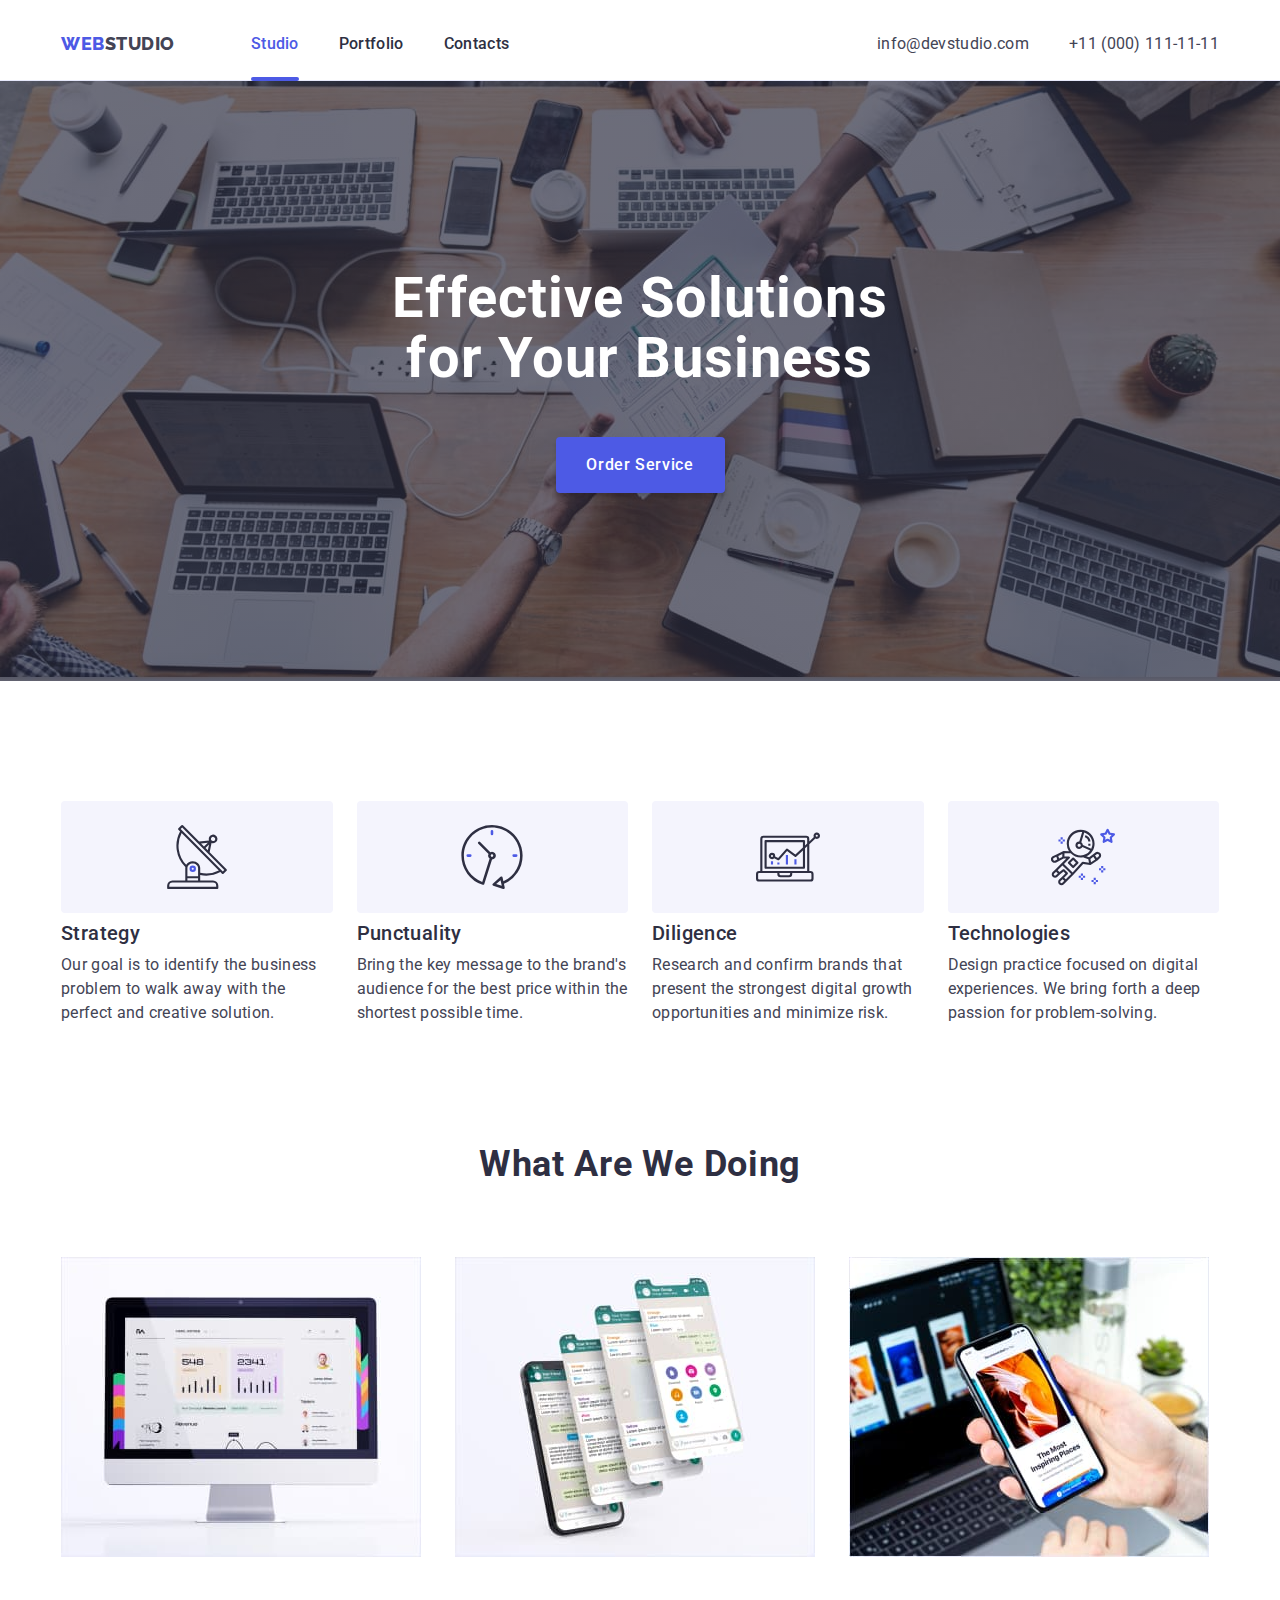
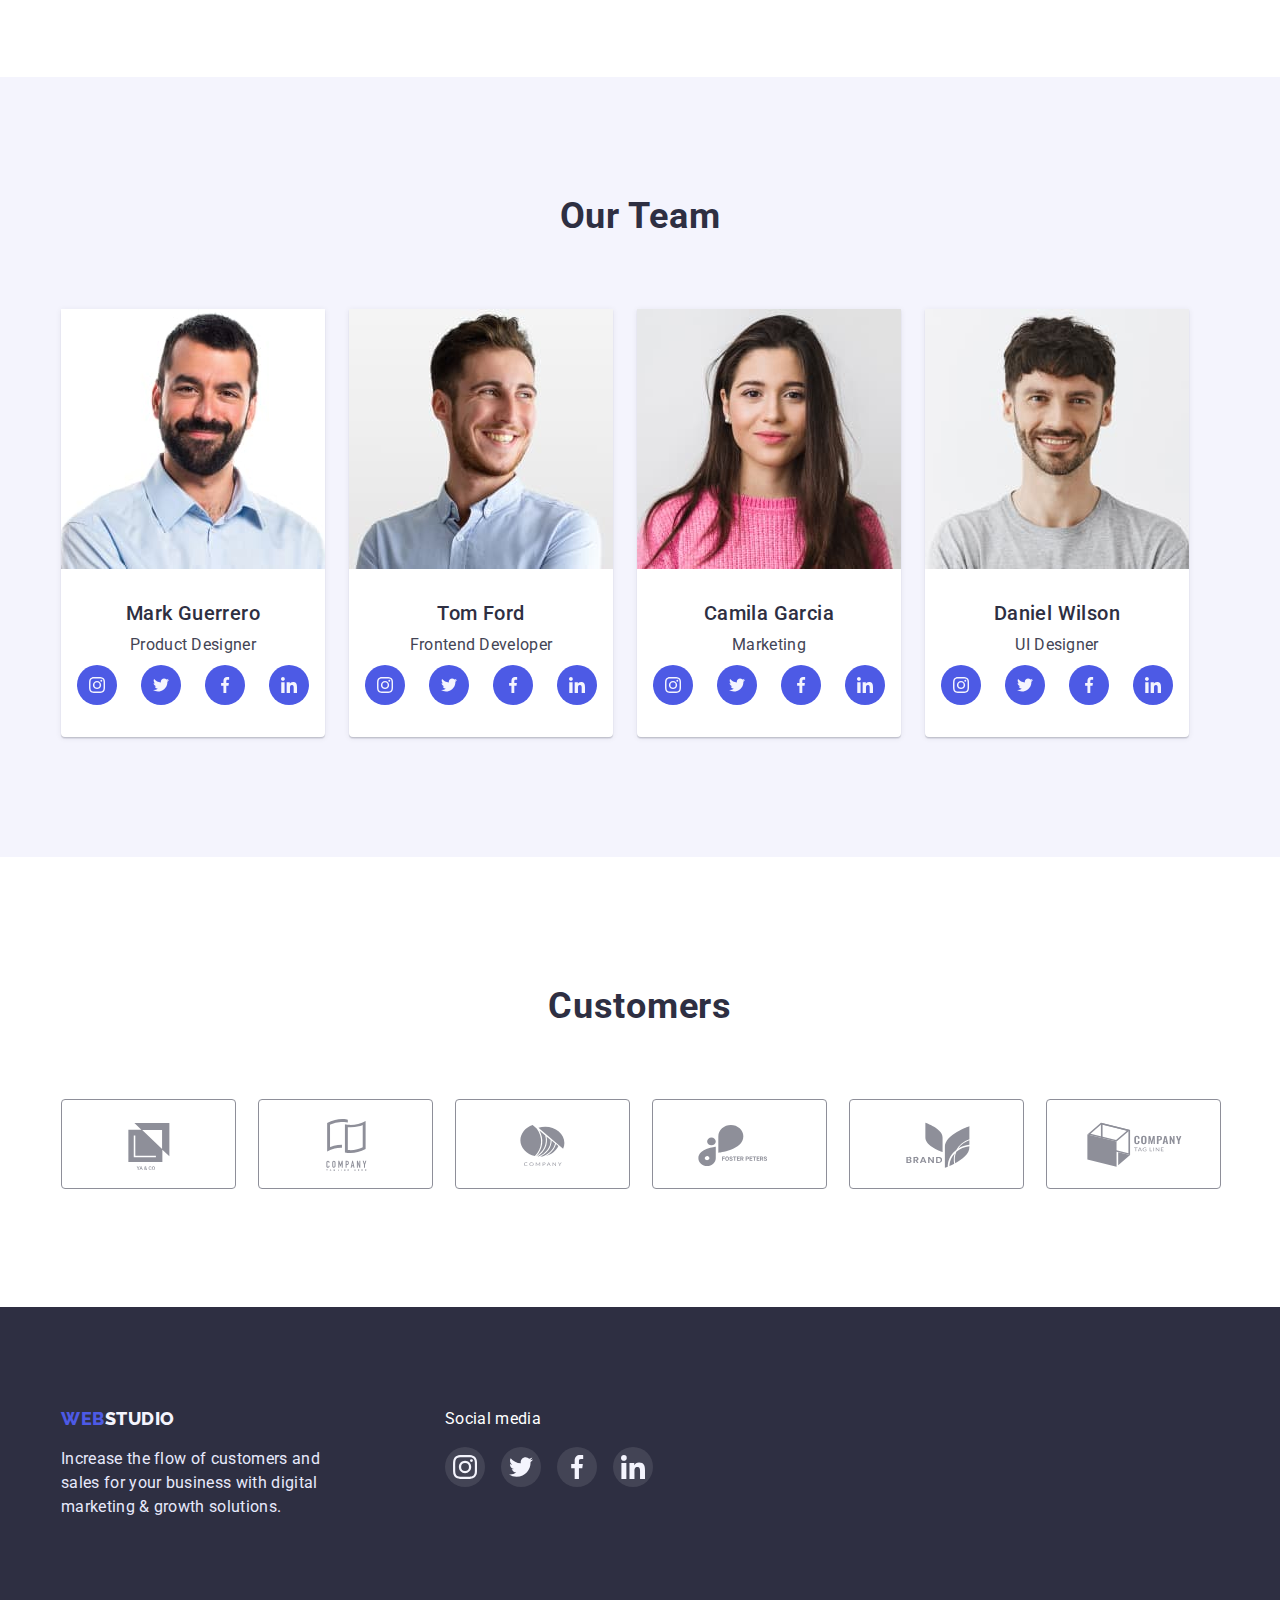
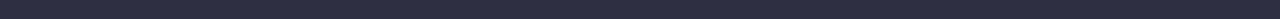
==== index.html @ 77d3cdc9 "add cloned HW5" ====
<!DOCTYPE html>
<html lang="en">
  <head>
    <meta charset="UTF-8" />
    <meta http-equiv="X-UA-Compatible" content="IE=edge" />
    <meta name="viewport" content="width=device-width, initial-scale=1.0" />
    <title>Web Studio (Version 3.0)</title>
    <link rel="preconnect" href="https://fonts.googleapis.com" />
    <link rel="preconnect" href="https://fonts.gstatic.com" crossorigin />
    <link
      href="https://fonts.googleapis.com/css2?family=Raleway:wght@800&family=Roboto:wght@400;500;700&display=swap"
      rel="stylesheet"
    />
    <link
      rel="stylesheet"
      href="https://cdnjs.cloudflare.com/ajax/libs/modern-normalize/1.1.0/modern-normalize.min.css"
      integrity="sha512-wpPYUAdjBVSE4KJnH1VR1HeZfpl1ub8YT/NKx4PuQ5NmX2tKuGu6U/JRp5y+Y8XG2tV+wKQpNHVUX03MfMFn9Q=="
      crossorigin="anonymous"
      referrerpolicy="no-referrer"
    />
    <link rel="stylesheet" href="./css/style.css" />
  </head>
  <!-- BODY -->
  <body>
    <!-- HEADER -->
    <header class="header">
      <div class="conteiner header-conteiner">
        <nav class="header-navigation">
          <a href="./index.html" class="header-logo link logo-text"
            ><span class="header-logo-accent">WEB</span>STUDIO
          </a>
          <ul class="header-list list">
            <li class="header-item">
              <a
                href="./index.html"
                class="header-link link link-current regular-text"
                >Studio</a
              >
            </li>
            <li class="header-item">
              <a href="./portfolio.html" class="header-link link regular-text"
                >Portfolio</a
              >
            </li>
            <li class="header-item">
              <a href="" class="header-link link regular-text">Contacts</a>
            </li>
          </ul>
        </nav>
        <address class="header-contact">
          <ul class="header-contact-list list">
            <li class="header-contact-item">
              <a
                href="mailto:info@devstudio.com"
                class="header-contact-email link regular-text"
                >info@devstudio.com</a
              >
            </li>
            <li class="header-contact-item">
              <a
                href="tel:+110001111111"
                class="header-contact-tel link regular-text"
                >+11 (000) 111-11-11</a
              >
            </li>
          </ul>
        </address>
      </div>
    </header>
    <!-- MAIN -->
    <main class="main">
      <section class="hero">
        <div class="conteiner">
          <h1 class="hero-title">Effective Solutions for Your Business</h1>
          <button type="button" class="hero-button button" data-modal-open>
            Order Service
          </button>
        </div>
      </section>
      <!-- STRATEGY -->
      <section class="strategy">
        <div class="conteiner">
          <h2 class="strategy-tiltle visually-hidden">Strategy</h2>
          <ul class="strategy-list list">
            <li class="strategy-item">
              <div class="strategy-icon-box">
                <svg class="strategy-icon" width="64" height="64">
                  <use href="./img/icons.svg#icon-antenna"></use>
                </svg>
              </div>
              <h3 class="stategy-item-subtitle subtitle-text">Strategy</h3>
              <p class="strategy-item-text regular-text">
                Our goal is to identify the business problem to walk away with
                the perfect and creative solution.
              </p>
            </li>
            <li class="strategy-item">
              <div class="strategy-icon-box">
                <svg class="strategy-icon" width="64" height="64">
                  <use href="./img/icons.svg#icon-clock"></use>
                </svg>
              </div>
              <h3 class="stategy-item-subtitle subtitle-text">Punctuality</h3>
              <p class="strategy-item-text regular-text">
                Bring the key message to the brand's audience for the best price
                within the shortest possible time.
              </p>
            </li>
            <li class="strategy-item">
              <div class="strategy-icon-box">
                <svg class="strategy-icon" width="64" height="64">
                  <use href="./img/icons.svg#icon-diagram"></use>
                </svg>
              </div>
              <h3 class="stategy-item-subtitle subtitle-text">Diligence</h3>
              <p class="strategy-item-text regular-text">
                Research and confirm brands that present the strongest digital
                growth opportunities and minimize risk.
              </p>
            </li>
            <li class="strategy-item">
              <div class="strategy-icon-box">
                <svg class="strategy-icon" width="64" height="64">
                  <use href="./img/icons.svg#icon-astronaut"></use>
                </svg>
              </div>
              <h3 class="stategy-item-subtitle subtitle-text">Technologies</h3>
              <p class="strategy-item-text regular-text">
                Design practice focused on digital experiences. We bring forth a
                deep passion for problem-solving.
              </p>
            </li>
          </ul>
        </div>
      </section>
      <!-- ABOUT -->
      <section class="about">
        <div class="conteiner">
          <h2 class="about-title title-text">What are we doing</h2>
          <ul class="about-list list">
            <li class="about-item">
              <img
                src="./img/img_desktop_apps.jpg"
                alt="desktop-apps"
                width="360"
                height="300"
              />
            </li>
            <li class="about-item">
              <img
                src="./img/img_mobile_apps.jpg"
                alt="mobile-apps"
                width="360"
                height="300"
              />
            </li>
            <li class="about-item">
              <img
                src="./img/img_integration.jpg"
                alt="integration"
                width="360"
                height="300"
              />
            </li>
          </ul>
        </div>
      </section>
      <!-- TEAM -->
      <section class="team">
        <div class="conteiner">
          <h2 class="team-title title-text">Our Team</h2>
          <ul class="team-list list">
            <li class="team-item">
              <img
                src="./img/img_team_member_1.jpg"
                alt="team-member"
                width="264"
                height="260"
              />
              <div class="team-description-conteiner">
                <h3 class="team-member subtitle-text">Mark Guerrero</h3>
                <p class="team-member-title regular-text">Product Designer</p>
                <ul class="team-social-list list">
                  <li class="team-social-item">
                    <a href="" class="team-social-link link">
                      <svg class="team-social-icon" width="16" height="16">
                        <use href="./img/icons.svg#icon-instagram"></use>
                      </svg>
                    </a>
                  </li>
                  <li class="team-social-item">
                    <a href="" class="team-social-link link">
                      <svg class="team-social-icon" width="16" height="16">
                        <use href="./img/icons.svg#icon-twitter"></use>
                      </svg>
                    </a>
                  </li>
                  <li class="team-social-item">
                    <a href="" class="team-social-link link">
                      <svg class="team-social-icon" width="16" height="16">
                        <use href="./img/icons.svg#icon-facebook"></use>
                      </svg>
                    </a>
                  </li>
                  <li class="team-social-item">
                    <a href="" class="team-social-link link">
                      <svg class="team-social-icon" width="16" height="16">
                        <use href="./img/icons.svg#icon-linkedin"></use>
                      </svg>
                    </a>
                  </li>
                </ul>
              </div>
            </li>
            <li class="team-item">
              <img
                src="./img/img_team_member_2.jpg"
                alt="team-member"
                width="264"
                height="260"
              />
              <div class="team-description-conteiner">
                <h3 class="team-member subtitle-text">Tom Ford</h3>
                <p class="team-member-title regular-text">Frontend Developer</p>
                <ul class="team-social-list list">
                  <li class="team-social-item">
                    <a href="" class="team-social-link link">
                      <svg class="team-social-icon" width="16" height="16">
                        <use href="./img/icons.svg#icon-instagram"></use>
                      </svg>
                    </a>
                  </li>
                  <li class="team-social-item">
                    <a href="" class="team-social-link link">
                      <svg class="team-social-icon" width="16" height="16">
                        <use href="./img/icons.svg#icon-twitter"></use>
                      </svg>
                    </a>
                  </li>
                  <li class="team-social-item">
                    <a href="" class="team-social-link link">
                      <svg class="team-social-icon" width="16" height="16">
                        <use href="./img/icons.svg#icon-facebook"></use>
                      </svg>
                    </a>
                  </li>
                  <li class="team-social-item">
                    <a href="" class="team-social-link link">
                      <svg class="team-social-icon" width="16" height="16">
                        <use href="./img/icons.svg#icon-linkedin"></use>
                      </svg>
                    </a>
                  </li>
                </ul>
              </div>
            </li>
            <li class="team-item">
              <img
                src="./img/img_team_member_3.jpg"
                alt="team-member"
                width="264"
                height="260"
              />
              <div class="team-description-conteiner">
                <h3 class="team-member subtitle-text">Camila Garcia</h3>
                <p class="team-member-title regular-text">Marketing</p>
                <ul class="team-social-list list">
                  <li class="team-social-item">
                    <a href="" class="team-social-link link">
                      <svg class="team-social-icon" width="16" height="16">
                        <use href="./img/icons.svg#icon-instagram"></use>
                      </svg>
                    </a>
                  </li>
                  <li class="team-social-item">
                    <a href="" class="team-social-link link">
                      <svg class="team-social-icon" width="16" height="16">
                        <use href="./img/icons.svg#icon-twitter"></use>
                      </svg>
                    </a>
                  </li>
                  <li class="team-social-item">
                    <a href="" class="team-social-link link">
                      <svg class="team-social-icon" width="16" height="16">
                        <use href="./img/icons.svg#icon-facebook"></use>
                      </svg>
                    </a>
                  </li>
                  <li class="team-social-item">
                    <a href="" class="team-social-link link">
                      <svg class="team-social-icon" width="16" height="16">
                        <use href="./img/icons.svg#icon-linkedin"></use>
                      </svg>
                    </a>
                  </li>
                </ul>
              </div>
            </li>
            <li class="team-item">
              <img
                src="./img/img_team_member_4.jpg"
                alt="team-member"
                width="264"
                height="260"
              />
              <div class="team-description-conteiner">
                <h3 class="team-member subtitle-text">Daniel Wilson</h3>
                <p class="team-member-title regular-text">UI Designer</p>
                <ul class="team-social-list list">
                  <li class="team-social-item">
                    <a href="" class="team-social-link link">
                      <svg class="team-social-icon" width="16" height="16">
                        <use href="./img/icons.svg#icon-instagram"></use>
                      </svg>
                    </a>
                  </li>
                  <li class="team-social-item">
                    <a href="" class="team-social-link link">
                      <svg class="team-social-icon" width="16" height="16">
                        <use href="./img/icons.svg#icon-twitter"></use>
                      </svg>
                    </a>
                  </li>
                  <li class="team-social-item">
                    <a href="" class="team-social-link link">
                      <svg class="team-social-icon" width="16" height="16">
                        <use href="./img/icons.svg#icon-facebook"></use>
                      </svg>
                    </a>
                  </li>
                  <li class="team-social-item">
                    <a href="" class="team-social-link link">
                      <svg class="team-social-icon" width="16" height="16">
                        <use href="./img/icons.svg#icon-linkedin"></use>
                      </svg>
                    </a>
                  </li>
                </ul>
              </div>
            </li>
          </ul>
        </div>
      </section>
      <!-- CUSTOMERS -->
      <section class="customers">
        <div class="conteiner">
          <h2 class="customers-title title-text">Customers</h2>
          <ul class="customers-list list">
            <li class="customers-item">
              <a href="" class="cutomers-link link">
                <svg class="customers-icon" width="104" height="56">
                  <use href="./img/icons.svg#icon-customer-1"></use>
                </svg>
              </a>
            </li>
            <li class="customers-item">
              <a href="" class="cutomers-link link">
                <svg class="customers-icon" width="104" height="56">
                  <use href="./img/icons.svg#icon-customer-2"></use>
                </svg>
              </a>
            </li>
            <li class="customers-item">
              <a href="" class="cutomers-link link">
                <svg class="customers-icon" width="104" height="56">
                  <use href="./img/icons.svg#icon-customer-3"></use>
                </svg>
              </a>
            </li>
            <li class="customers-item">
              <a href="" class="cutomers-link link">
                <svg class="customers-icon" width="104" height="56">
                  <use href="./img/icons.svg#icon-customer-4"></use>
                </svg>
              </a>
            </li>
            <li class="customers-item">
              <a href="" class="cutomers-link link">
                <svg class="customers-icon" width="104" height="56">
                  <use href="./img/icons.svg#icon-customer-5"></use>
                </svg>
              </a>
            </li>
            <li class="customers-item">
              <a href="" class="cutomers-link link">
                <svg class="customers-icon" width="104" height="56">
                  <use href="./img/icons.svg#icon-cutomer-6"></use>
                </svg>
              </a>
            </li>
          </ul>
        </div>
      </section>
    </main>
    <!-- FOOTER -->
    <footer class="footer">
      <div class="conteiner">
        <ul class="footer-list list">
          <li class="footer-item">
            <a href="./index.html" class="footer-logo link logo-text"
              ><span class="footer-logo-accent">WEB</span>STUDIO
            </a>
            <p class="footer-text regular-text">
              Increase the flow of customers and sales for your business with
              digital marketing & growth solutions.
            </p>
          </li>
          <li>
            <p class="footer-social-title regular-text">Social media</p>
            <ul class="footer-social-list list">
              <li class="footer-social-item">
                <a href="" class="footer-social-link link">
                  <svg class="footer-social-icon" width="24" height="24">
                    <use href="./img/icons.svg#icon-instagram"></use>
                  </svg>
                </a>
              </li>
              <li class="footer-social-item">
                <a href="" class="footer-social-link link">
                  <svg class="footer-social-icon" width="24" height="24">
                    <use href="./img/icons.svg#icon-twitter"></use>
                  </svg>
                </a>
              </li>
              <li class="footer-social-item">
                <a href="" class="footer-social-link link">
                  <svg class="footer-social-icon" width="24" height="24">
                    <use href="./img/icons.svg#icon-facebook"></use>
                  </svg>
                </a>
              </li>
              <li class="footer-social-item">
                <a href="" class="footer-social-link link">
                  <svg class="footer-social-icon" width="24" height="24">
                    <use href="./img/icons.svg#icon-linkedin"></use>
                  </svg>
                </a>
              </li>
            </ul>
          </li>
        </ul>
      </div>
    </footer>
    <div class="backdrop is-hidden" data-modal>
      <div class="modal">
        <button class="modal-close-btn" data-modal-close type="button">
          <svg class="modal-close-icon" width="8" height="8">
            <use href="./img/icons.svg#icon-modal-close"></use>
          </svg>
        </button>
      </div>
    </div>
    <script src="./js/modal.js"></script>
  </body>
</html>
---- css/style.css ----
:root {
  --primary-color: #ffffff;
  --primary-brand-color: #4d5ae5;
  --pressed-state-color: #404bbf;
  --dark-color: #2e2f42;
  --success-color: #31d0aa;
  --text-color: #434455;
  --subtle-text-color: #8e8f99;
  --accent-color: #e7e9fc;
  --light-color: #f4f4fd;
  --modal-overlay-color: #2e2f4266;
  --hero-bckgrnd-color: #2e2f42b2;
  --hero-gradient: rgba(46, 47, 66, 0.7), rgba(46, 47, 66, 0.7);
  --footer-icon-bgcolor: #ffffff1a;
  --transition-cubic: cubic-bezier(0.4, 0, 0.2, 1);
  --modal-bg-color: #fcfcfc;
}

/*-------------------------- Body -------------------------*/

body {
  /* max-width: 1440px; */
  background-color: var(--primary-color);
  margin-left: auto;
  margin-right: auto;
  color: var(--text-color);
  font-family: "Roboto", sans-serif;
}

/* --- DEFAULT --- */

/* *,
*::before,
*::after {
  box-sizing: border-box; */

h1,
h2,
h3,
h4,
h5,
h6,
p {
  margin: 0;
}

ul {
  margin: 0;
  padding-left: 0;
}

button {
  cursor: pointer;
}

img {
  display: block;
}

.list {
  list-style: none;
}

.link {
  text-decoration: none;
}

.conteiner {
  width: 1158px;
  padding-left: 15px;
  padding-right: 15px;
  margin-left: auto;
  margin-right: auto;
  /* outline: 2px solid red; */
}

.button {
  font-family: inherit;
  font-weight: 500;
  font-size: 16px;
  line-height: 1.5;
  text-align: center;
  letter-spacing: 0.04em;
  text-transform: capitalize;
  border-radius: 4px;
  cursor: pointer;
  color: var(--primary-color);
  background-color: var(--primary-brand-color);
  border: none;
  transition: color 250ms var(--transition-cubic),
    background-color 250ms var(--transition-cubic);
}

.button:is(:hover, :focus) {
  color: var(--primary-color);
  background-color: var(--primary-brand-color);
  box-shadow: 0px 1px 6px rgba(46, 47, 66, 0.08),
    0px 1px 1px rgba(46, 47, 66, 0.16), 0px 2px 1px rgba(46, 47, 66, 0.08);
}

.button:active {
  color: var(--primary-color);
  background: var(--pressed-state-color);
  box-shadow: 0px 4px 4px rgba(0, 0, 0, 0.15);
}

.logo-text {
  font-family: "Raleway", sans-serif;
  font-weight: 800;
  font-size: 18px;
  line-height: 1.33;
  letter-spacing: 0.03em;
  color: var(--text-color);
}

.title-text {
  font-size: 36px;
  line-height: 1.11;
  letter-spacing: 0.02em;
  text-align: center;
  text-transform: capitalize;
  color: var(--dark-color);
}

.subtitle-text {
  font-weight: 500;
  font-size: 20px;
  line-height: 1.2;
  letter-spacing: 0.02em;
  color: var(--dark-color);
}

.regular-text {
  font-size: 16px;
  line-height: 1.5;
  letter-spacing: 0.02em;
  color: var(--text-color);
}

.visually-hidden {
  position: absolute;
  width: 1px;
  height: 1px;
  margin: -1px;
  border: 0;
  padding: 0;
  white-space: nowrap;
  clip-path: inset(100%);
  clip: rect(0 0 0 0);
  overflow: hidden;
}

/* ---------------------- MAIN ----------------------- */

/*--------- Header ---------*/

.header {
  background-color: var(--primary-color);
  border-color: var(--accent-color);
  padding-top: 24px;
  padding-bottom: 24px;
  border-bottom: 1px solid var(--accent-color);
}

.header-logo {
  margin-right: 76px;
}

.header-logo-accent {
  color: var(--primary-brand-color);
}

/* Header Navigation */

.header-conteiner {
  display: flex;
  align-items: center;
}

.header-navigation {
  display: flex;
  align-items: center;
  margin-right: auto;
}

.header-list {
  display: flex;
  align-items: center;
  gap: 40px;
}

.header-link {
  font-weight: 500;
  color: var(--dark-color);
  transition: color 250ms var(--transition-cubic);
}

.header-link:is(:hover, :focus) {
  color: var(--primary-brand-color);
}

.link-current {
  color: var(--primary-brand-color);
  position: relative;
}

.link-current::after {
  content: "";
  position: absolute;
  left: 0;
  bottom: -28px;
  width: 100%;
  height: 4px;
  border-radius: 2px;
  background-color: var(--primary-brand-color);
}

/* Header Contacts */

.header-contact {
  font-style: normal;
}

.header-contact-list {
  display: flex;
  align-items: center;
  gap: 40px;
}

.header-contact-email,
.header-contact-tel {
  transition: color 250ms var(--transition-cubic);
}

.header-contact-email:hover,
.header-contact-tel:hover,
.header-contact-email:focus,
.header-contact-tel:focus {
  color: var(--primary-brand-color);
}

/* --------- HERO ---------- */

.hero {
  background-color: var(--dark-color);
  background-image: linear-gradient(var(--hero-gradient)),
    url(../img/hero-image.jpg);
  background-repeat: no-repeat;
  background-position: center;
  padding-top: 188px;
  padding-bottom: 188px;
}

.hero-title {
  font-size: 56px;
  line-height: 1.07;
  text-align: center;
  letter-spacing: 0.02em;
  color: var(--primary-color);
  margin-bottom: 48px;
  max-width: 496px;
  min-height: 120px;
  margin: 0 auto;
}

.hero-button.button {
  display: flex;
  align-items: center;
  justify-content: center;
  min-width: 169px;
  height: 56px;
  margin-left: auto;
  margin-right: auto;
  margin-top: 48px;
  box-shadow: 0px 4px 4px rgba(0, 0, 0, 0.15);
  transition: width 250ms var(--transition-cubic),
    height 250ms var(--transition-cubic),
    margin-bottom 250ms var(--transition-cubic);
}

.hero-button.button:is(:hover, :focus) {
  width: 170px;
  height: 51px;
  margin-bottom: 5px;
}

/* --------- Strategy ---------- */

.strategy {
  padding-top: 120px;
  padding-bottom: 120px;
}

.strategy-list {
  display: flex;
  justify-content: center;
  gap: 24px;
}

.strategy-item {
  max-width: calc((100% - 72px) / 4);
}

.strategy-icon-box {
  height: 112px;
  background: var(--light-color);
  border-radius: 4px;
  display: flex;
  align-items: center;
  justify-content: center;
  margin-bottom: 8px;
}

.stategy-item-subtitle {
  margin-bottom: 8px;
}

/* --------- ABOUT --------- */

.about {
  padding-bottom: 120px;
}
.about-title {
  margin-bottom: 72px;
}
.about-list {
  display: flex;
  gap: 24px;
}

.about-item {
  width: calc((100% - 48px) / 3);
}

/* --------- TEAM ---------- */

.team {
  background-color: var(--light-color);
  padding-top: 120px;
  padding-bottom: 120px;
}
.team-title {
  margin-bottom: 72px;
}
.team-list {
  display: flex;
  gap: 24px;
}

.team-item {
  max-width: calc((100% - 72px) / 4);
  background-color: var(--primary-color);
  box-shadow: 0px 1px 6px rgba(46, 47, 66, 0.08),
    0px 1px 1px rgba(46, 47, 66, 0.16), 0px 2px 1px rgba(46, 47, 66, 0.08);
  border-radius: 0px 0px 4px 4px;
}

.team-member {
  text-align: center;
  padding-bottom: 8px;
}
.team-member-title {
  text-align: center;
  margin-bottom: 8px;
}

.team-description-conteiner {
  padding-top: 32px;
  padding-bottom: 32px;
}

.team-social-list {
  display: flex;
  justify-content: center;
  gap: 24px;
}

.team-social-item {
  width: 40px;
  height: 40px;
}
.team-social-link {
  width: 100%;
  height: 100%;
  background-color: var(--primary-brand-color);
  border-radius: 50%;
  display: flex;
  align-items: center;
  justify-content: center;
  transition: background-color 250ms var(--transition-cubic);
}

.team-social-link:is(:hover, :focus) {
  background-color: var(--pressed-state-color);
}

.team-social-icon {
  fill: var(--light-color);
}

/* -------- CUSTOMERS --------- */

.customers {
  padding-top: 130px;
  padding-bottom: 120px;
  background-color: var(--primary-color);
}

.customers-title {
  margin-bottom: 72px;
}

.customers-list {
  display: flex;
  gap: 24px;
}

.customers-item {
  width: calc((100% - 120px) / 6);
  height: 88px;
}

.cutomers-link {
  width: 100%;
  height: 100%;
  border: 1px solid var(--subtle-text-color);
  border-radius: 4px;
  display: flex;
  align-items: center;
  justify-content: center;
  transition: border-color 250ms var(--transition-cubic);
}

.customers-icon {
  fill: var(--subtle-text-color);
  transition: fill 250ms var(--transition-cubic);
}

.cutomers-link:is(:hover, :focus) {
  border-color: var(--pressed-state-color);
}

.cutomers-link:is(:hover, :focus) .customers-icon {
  fill: var(--pressed-state-color);
}

/* --------- FOOTER----------- */

.footer {
  background-color: var(--dark-color);
  padding-top: 100px;
  padding-bottom: 100px;
}

.footer-list {
  display: flex;
  gap: 120px;
}

.footer-social-list {
  display: flex;
  gap: 16px;
}

.footer-social-title {
  color: var(--primary-color);
  margin-bottom: 16px;
  align-items: baseline;
}

.footer-social-item {
  width: 40px;
  height: 40px;
}

.footer-social-link {
  width: 100%;
  height: 100%;
  background-color: var(--footer-icon-bgcolor);
  border-radius: 50%;
  display: flex;
  align-items: center;
  justify-content: center;
  transition: background-color 250ms var(--transition-cubic);
}

.footer-social-icon {
  fill: var(--light-color);
}

.footer-social-link:is(:hover, :focus) {
  background-color: var(--success-color);
}

.footer-logo {
  color: var(--light-color);
}

.footer-logo-accent {
  color: var(--primary-brand-color);
}

.footer-text {
  color: var(--accent-color);
  max-width: 264px;
  margin-top: 16px;
}

/* ---------------------- PORTFOLIO --------------------- */

/* --------- PORTFOLIO FILTER --------- */

.portfolio {
  padding-top: 96px;
  padding-bottom: 120px;
}

.portfolio-filter-list {
  display: flex;
  gap: 24px;
  justify-content: center;
  margin-bottom: 72px;
}

.portfolio-filter-button {
  color: var(--primary-brand-color);
  background-color: var(--light-color);
  border: 1px solid var(--accent-color);
  padding: 12px 24px;
}

/* --------- OUR WORK ---------- */

.ourwork-list {
  display: flex;
  flex-wrap: wrap;
  row-gap: 48px;
  column-gap: 24px;
}

.ourwork-item {
  max-width: calc((100% - 48px) / 3);
  background: var(--primary-color);
  border: 1px solid var(--accent-color);
  box-shadow: 0px 1px 6px rgba(46, 47, 66, 0.08);
  transition: box-shadow 250ms var(--transition-cubic);
}

.ourwork-item:is(:hover, :focus) {
  box-shadow: 0px 1px 6px rgba(46, 47, 66, 0.08),
    0px 1px 1px rgba(46, 47, 66, 0.16), 0px 2px 1px rgba(46, 47, 66, 0.08);
}

.ourwork-link .ourwork-description-text {
  transition: transform 250ms var(--transition-cubic);
}

.ourwork-link:is(:hover, :focus) .ourwork-description-text {
  transform: translateY(0);
}

.ourwork-description-conteiner {
  padding: 32px 16px;
}

.ourwork-subtitle {
  text-transform: capitalize;
  color: var(--dark-color);
  margin-bottom: 8px;
}

.ourwork-img-conteiner {
  position: relative;
  overflow: hidden;
}

.ourwork-description-text {
  position: absolute;
  top: 0;
  height: 100%;
  color: var(--light-color);
  background-color: #4d5ae5d8;
  padding: 40px 32px;
  transform: translateY(100%);
  overflow: auto;
}

/* -----MODAL----- */

.backdrop {
  position: fixed;
  top: 0;
  width: 100%;
  height: 100%;
  background-color: var(--modal-overlay-color);
  transition: opacity 250ms var(--transition-cubic),
    visibility 250ms var(--transition-cubic);
}

.is-hidden {
  opacity: 0;
  visibility: hidden;
  pointer-events: none;
}

.backdrop.is-hidden .modal {
  transform: translate(-50%, -50%) scale(0);
}

.modal {
  position: absolute;
  top: 50%;
  left: 50%;
  transform: translate(-50%, -50%) scale(1);
  width: 408px;
  min-height: 576px;
  padding: 24px;
  background-color: var(--modal-bg-color);
  border-radius: 4px;
  box-shadow: 0px 1px 1px rgba(0, 0, 0, 0.14), 0px 1px 3px rgba(0, 0, 0, 0.12),
    0px 2px 1px rgba(0, 0, 0, 0.2);
  transition: transform 250ms var(--transition-cubic);
}

.modal-close-btn {
  width: 24px;
  height: 24px;
  border-radius: 50%;
  background-color: var(--accent-color);
  border: 1px solid rgba(0, 0, 0, 0.1);
  display: block;
  margin-left: auto;
}

.modal-close-icon {
  fill: #000000;
}
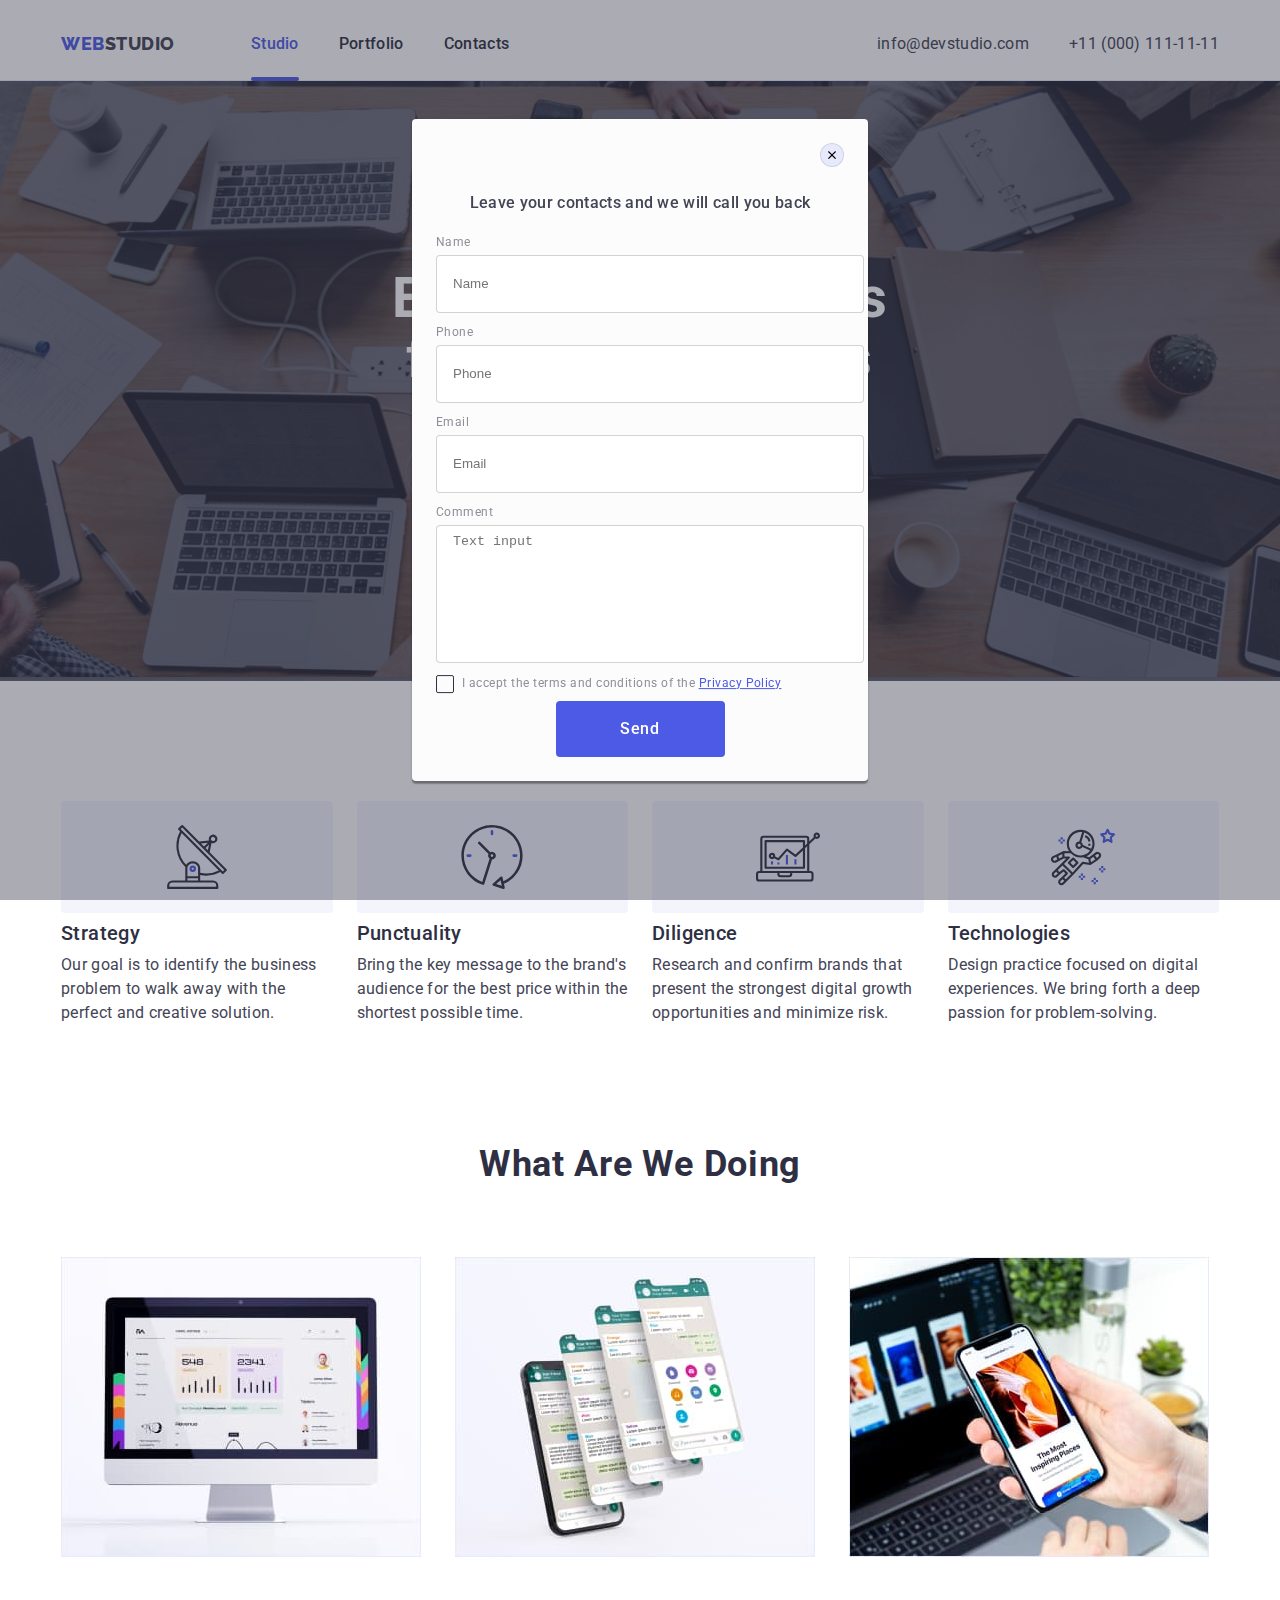
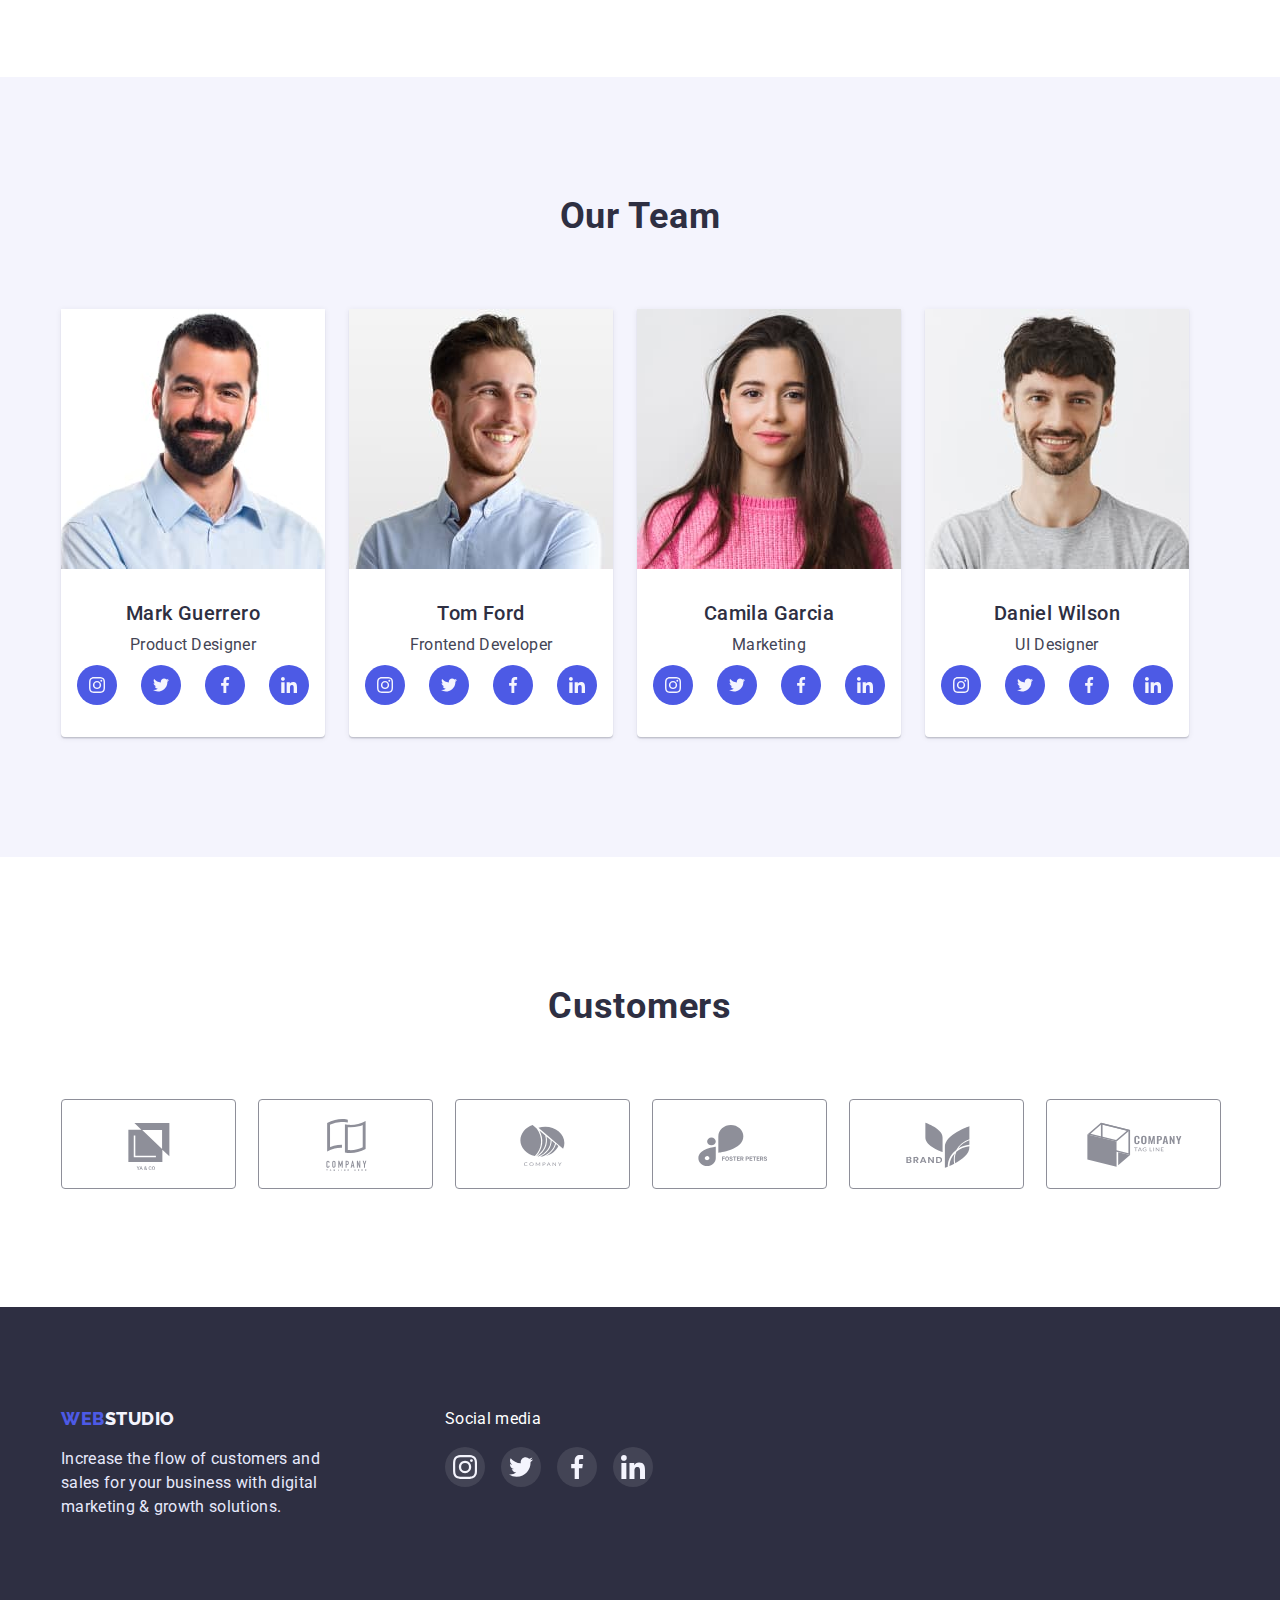
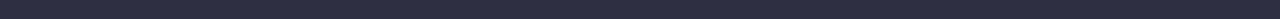
==== commit 2def69d6: "add 1st part of HW6" ====
--- a/index.html
+++ b/index.html
@@ -441,13 +441,80 @@
         </ul>
       </div>
     </footer>
-    <div class="backdrop is-hidden" data-modal>
+    <div class="backdrop" data-modal>
       <div class="modal">
         <button class="modal-close-btn" data-modal-close type="button">
           <svg class="modal-close-icon" width="8" height="8">
             <use href="./img/icons.svg#icon-modal-close"></use>
           </svg>
         </button>
+        <p class="modal-title">Leave your contacts and we will call you back</p>
+        <form class="modal-form">
+          <div class="modal-field">
+            <label for="user-name" class="modal-label subtle-text">Name</label>
+            <input
+              type="text"
+              class="modal-input"
+              id="user-name"
+              placeholder="Name"
+              required
+              minlength="3"
+            />
+          </div>
+          <div class="modal-field">
+            <label for="user-tel" class="modal-label subtle-text">Phone</label>
+            <input
+              type="tel"
+              class="modal-input"
+              id="user-tel"
+              placeholder="Phone"
+              required
+            />
+          </div>
+          <div class="modal-field">
+            <label for="user-email" class="modal-label subtle-text"
+              >Email</label
+            >
+            <input
+              type="email"
+              class="modal-input"
+              id="user-email"
+              placeholder="Email"
+              required
+            />
+          </div>
+          <div class="modal-field">
+            <label for="user-comments" class="modal-label subtle-text"
+              >Comment</label
+            >
+            <textarea
+              name="user-comments"
+              id="user-comments"
+              class="modal-coment modal-input"
+              placeholder="Text input"
+            ></textarea>
+          </div>
+          <div class="modal-field">
+            <input
+              class="modal-check visually-hidden"
+              id="policy"
+              name="policy"
+              type="checkbox"
+              value="true"
+              required
+            />
+            <label class="check-text subtle-text" for="policy">
+              <span>
+                <svg class="check-icon" width="10" height="8">
+                  <use href="./img/icons.svg#icon-check"></use>
+                </svg>
+              </span>
+              I accept the terms and conditions of the&nbsp
+              <a class="policy-link" href="">Privacy Policy</a></label
+            >
+          </div>
+          <button type="submit" class="modal-submit-button button">Send</button>
+        </form>
       </div>
     </div>
     <script src="./js/modal.js"></script>
--- a/css/style.css
+++ b/css/style.css
@@ -137,6 +137,13 @@
   color: var(--text-color);
 }
 
+.subtle-text {
+  font-size: 12px;
+  line-height: 1.33;
+  letter-spacing: 0.04em;
+  color: var(--subtle-text-color);
+}
+
 .visually-hidden {
   position: absolute;
   width: 1px;
@@ -623,15 +630,98 @@
 }
 
 .modal-close-btn {
+  display: flex;
+  align-items: center;
+  justify-content: center;
   width: 24px;
   height: 24px;
   border-radius: 50%;
   background-color: var(--accent-color);
   border: 1px solid rgba(0, 0, 0, 0.1);
-  display: block;
   margin-left: auto;
+  margin-bottom: 24px;
+  transition: background-color 250ms var(--transition-cubic);
+}
+
+.modal-close-btn:active {
+  background-color: var(--pressed-state-color);
 }
 
 .modal-close-icon {
   fill: #000000;
-}
+  transition: fill 250ms var(--transition-cubic);
+}
+
+.modal-close-btn:active .modal-close-icon {
+  fill: var(--primary-color);
+}
+
+.modal-title {
+  font-weight: 500;
+  font-size: 16px;
+  line-height: 1.5;
+  text-align: center;
+  letter-spacing: 0.02em;
+  margin-bottom: 16px;
+}
+
+.modal-field {
+}
+
+.modal-field:not(:last-child) {
+  margin-bottom: 8px;
+}
+
+.modal-input {
+  width: 100%;
+  height: 40px;
+  border: 1px solid rgba(33, 33, 33, 0.2);
+  border-radius: 4px;
+  margin-top: 4px;
+  padding-left: 16px;
+  padding-top: 8px;
+  padding-bottom: 8px;
+}
+
+.modal-coment {
+  height: 120px;
+  resize: none;
+}
+
+.modal-submit-button {
+  display: flex;
+  align-items: center;
+  justify-content: center;
+  text-align: center;
+  width: 169px;
+  height: 56px;
+  margin: auto;
+}
+
+.check-text {
+  display: flex;
+  align-items: center;
+}
+
+.check-text span {
+  display: flex;
+  align-items: center;
+  justify-content: center;
+  width: 16px;
+  height: 16px;
+  border: 1.25px solid #2e2f42;
+  border-radius: 2px;
+  margin-right: 8px;
+  transition: background-color 300ms linear;
+  fill: transparent;
+}
+
+.modal-check:checked + .check-text span {
+  background-color: var(--accent-color);
+  border: none;
+  fill: #ffffff;
+}
+
+.policy-link {
+  color: var(--primary-brand-color);
+}
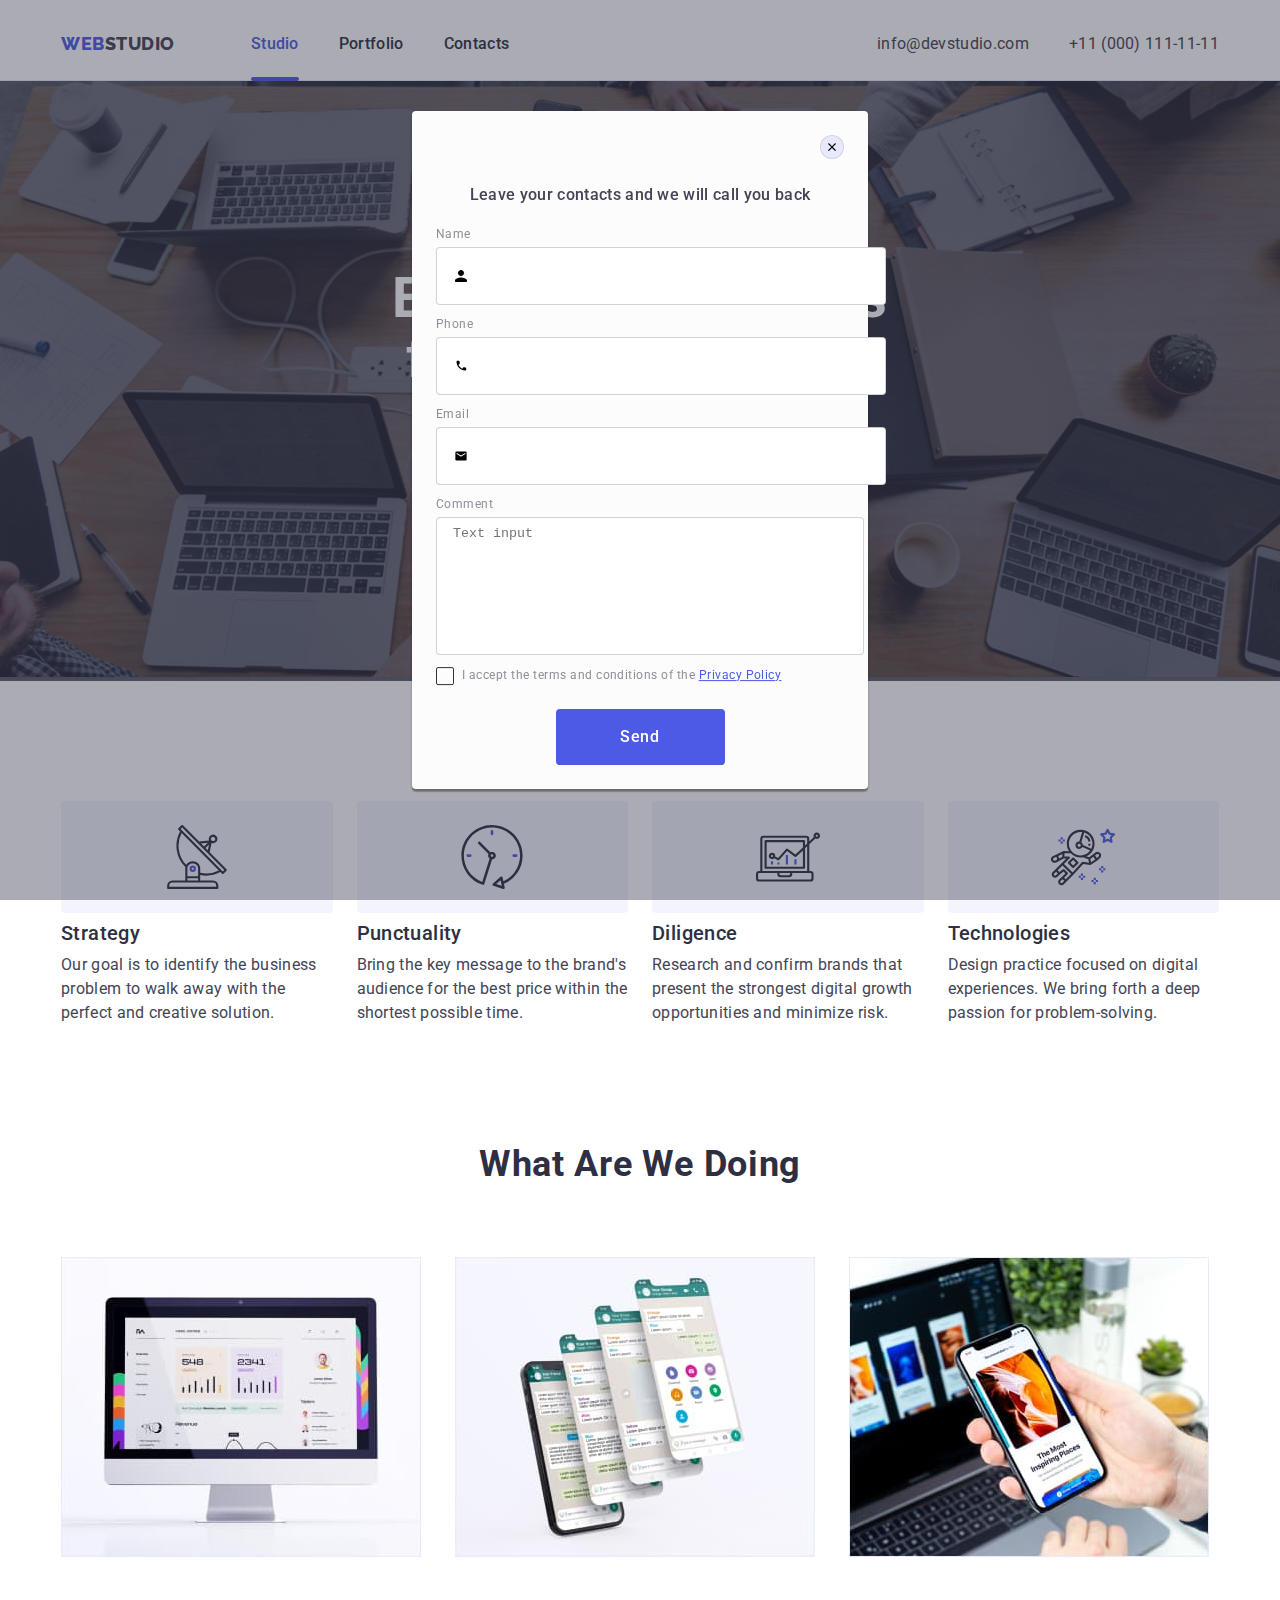
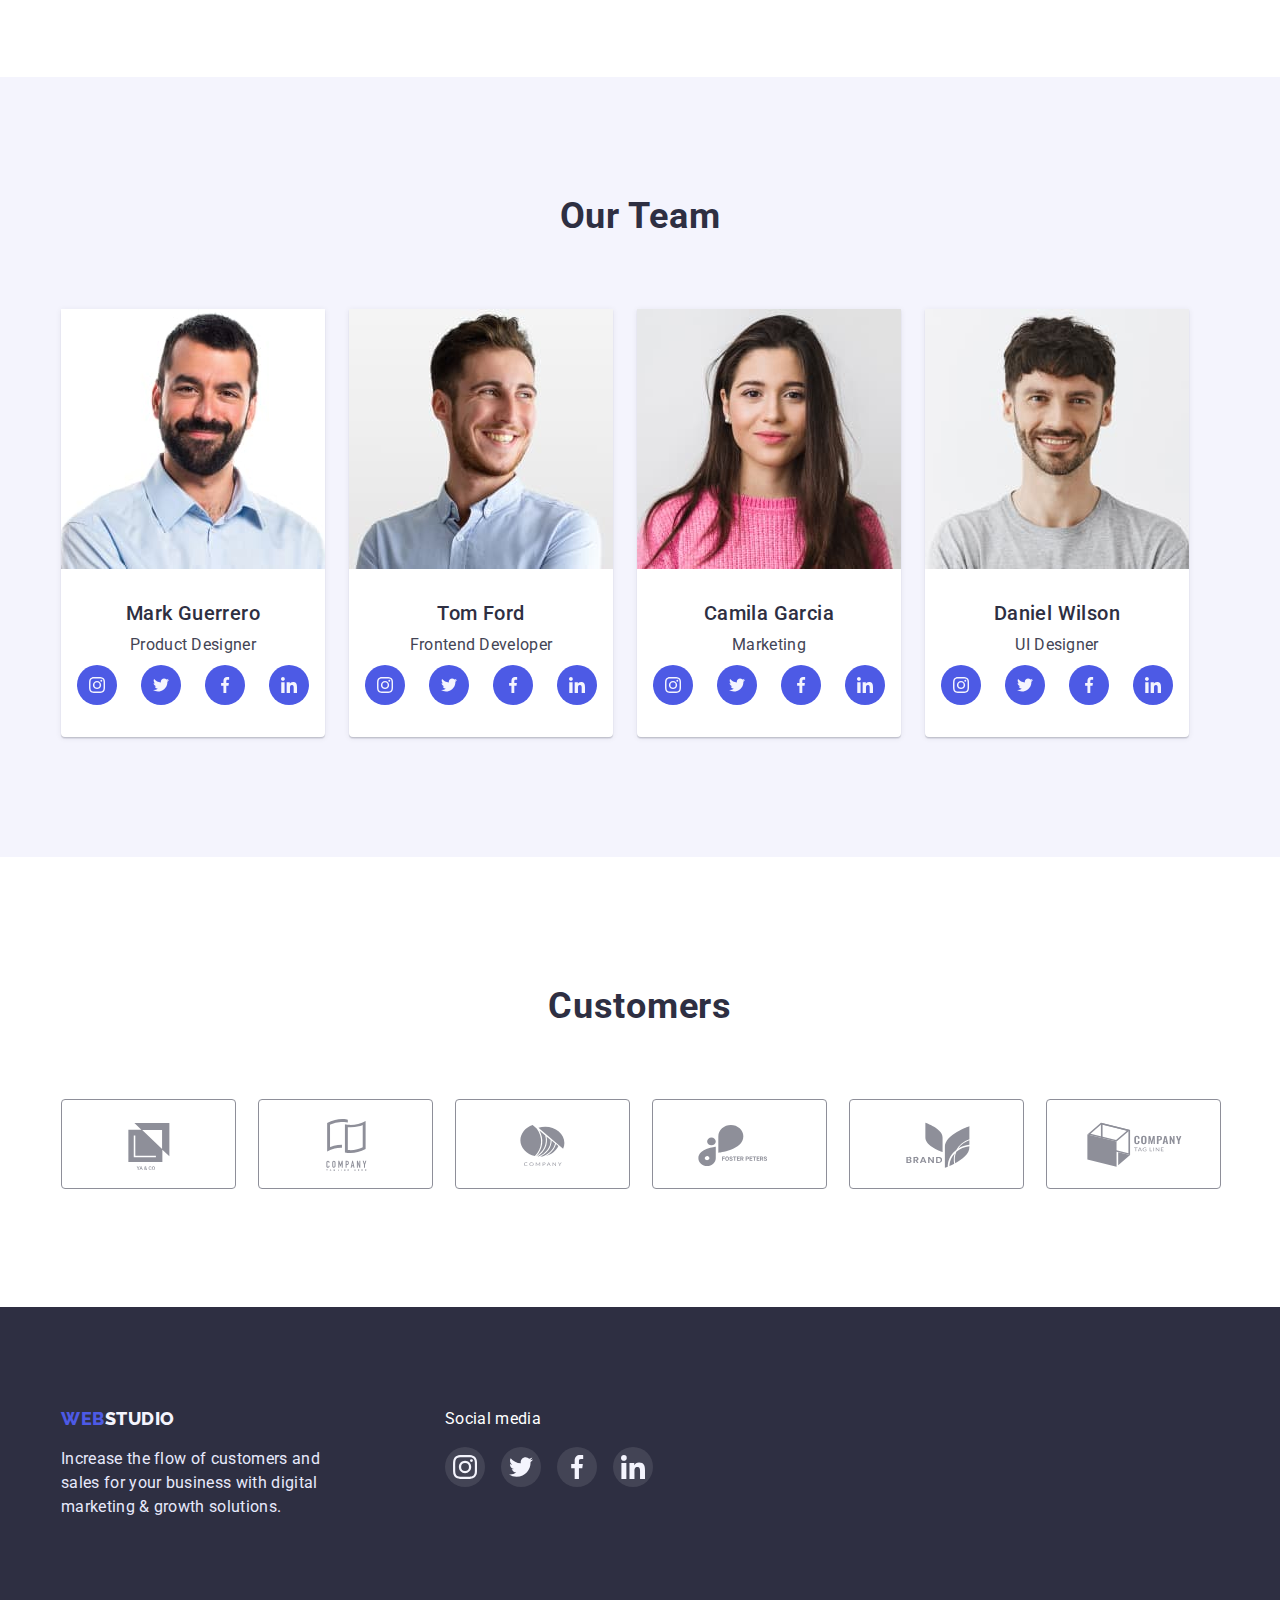
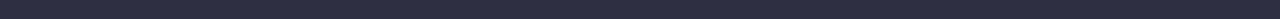
==== commit 9d4563ec: "add 2nd part of HW6" ====
--- a/index.html
+++ b/index.html
@@ -441,6 +441,7 @@
         </ul>
       </div>
     </footer>
+    <!-- MODAL -->
     <div class="backdrop" data-modal>
       <div class="modal">
         <button class="modal-close-btn" data-modal-close type="button">
@@ -452,36 +453,51 @@
         <form class="modal-form">
           <div class="modal-field">
             <label for="user-name" class="modal-label subtle-text">Name</label>
-            <input
-              type="text"
-              class="modal-input"
-              id="user-name"
-              placeholder="Name"
-              required
-              minlength="3"
-            />
+            <div class="modal-input-wrap">
+              <input
+                type="text"
+                class="modal-input"
+                id="user-name"
+                placeholder=""
+                required
+                minlength="3"
+              />
+              <svg class="modal-input-icon" width="18" height="18">
+                <use href="./img/icons.svg#icon-person"></use>
+              </svg>
+            </div>
           </div>
           <div class="modal-field">
             <label for="user-tel" class="modal-label subtle-text">Phone</label>
-            <input
-              type="tel"
-              class="modal-input"
-              id="user-tel"
-              placeholder="Phone"
-              required
-            />
+            <div class="modal-input-wrap">
+              <input
+                type="tel"
+                class="modal-input"
+                id="user-tel"
+                placeholder=""
+                required
+              />
+              <svg class="modal-input-icon" width="18" height="18">
+                <use href="./img/icons.svg#icon-phone"></use>
+              </svg>
+            </div>
           </div>
           <div class="modal-field">
             <label for="user-email" class="modal-label subtle-text"
               >Email</label
             >
-            <input
-              type="email"
-              class="modal-input"
-              id="user-email"
-              placeholder="Email"
-              required
-            />
+            <div class="modal-input-wrap">
+              <input
+                type="email"
+                class="modal-input"
+                id="user-email"
+                placeholder=""
+                required
+              />
+              <svg class="modal-input-icon" width="18" height="18">
+                <use href="./img/icons.svg#icon-email"></use>
+              </svg>
+            </div>
           </div>
           <div class="modal-field">
             <label for="user-comments" class="modal-label subtle-text"
--- a/css/style.css
+++ b/css/style.css
@@ -666,9 +666,6 @@
 }
 
 .modal-field {
-}
-
-.modal-field:not(:last-child) {
   margin-bottom: 8px;
 }
 
@@ -677,14 +674,27 @@
   height: 40px;
   border: 1px solid rgba(33, 33, 33, 0.2);
   border-radius: 4px;
-  margin-top: 4px;
-  padding-left: 16px;
+  padding-left: 38px;
   padding-top: 8px;
   padding-bottom: 8px;
 }
 
+.modal-input-wrap {
+  position: relative;
+  margin-top: 4px;
+}
+
+.modal-input-icon {
+  position: absolute;
+  left: 16px;
+  top: 50%;
+  transform: translateY(-50%);
+}
+
 .modal-coment {
   height: 120px;
+  padding-left: 16px;
+  margin-top: 4px;
   resize: none;
 }
 
@@ -696,6 +706,7 @@
   width: 169px;
   height: 56px;
   margin: auto;
+  margin-top: 24px;
 }
 
 .check-text {
@@ -709,7 +720,7 @@
   justify-content: center;
   width: 16px;
   height: 16px;
-  border: 1.25px solid #2e2f42;
+  border: 1.25px solid var(--dark-color);
   border-radius: 2px;
   margin-right: 8px;
   transition: background-color 300ms linear;
@@ -717,9 +728,9 @@
 }
 
 .modal-check:checked + .check-text span {
-  background-color: var(--accent-color);
+  background-color: var(--pressed-state-color);
   border: none;
-  fill: #ffffff;
+  fill: var(--light-color);
 }
 
 .policy-link {
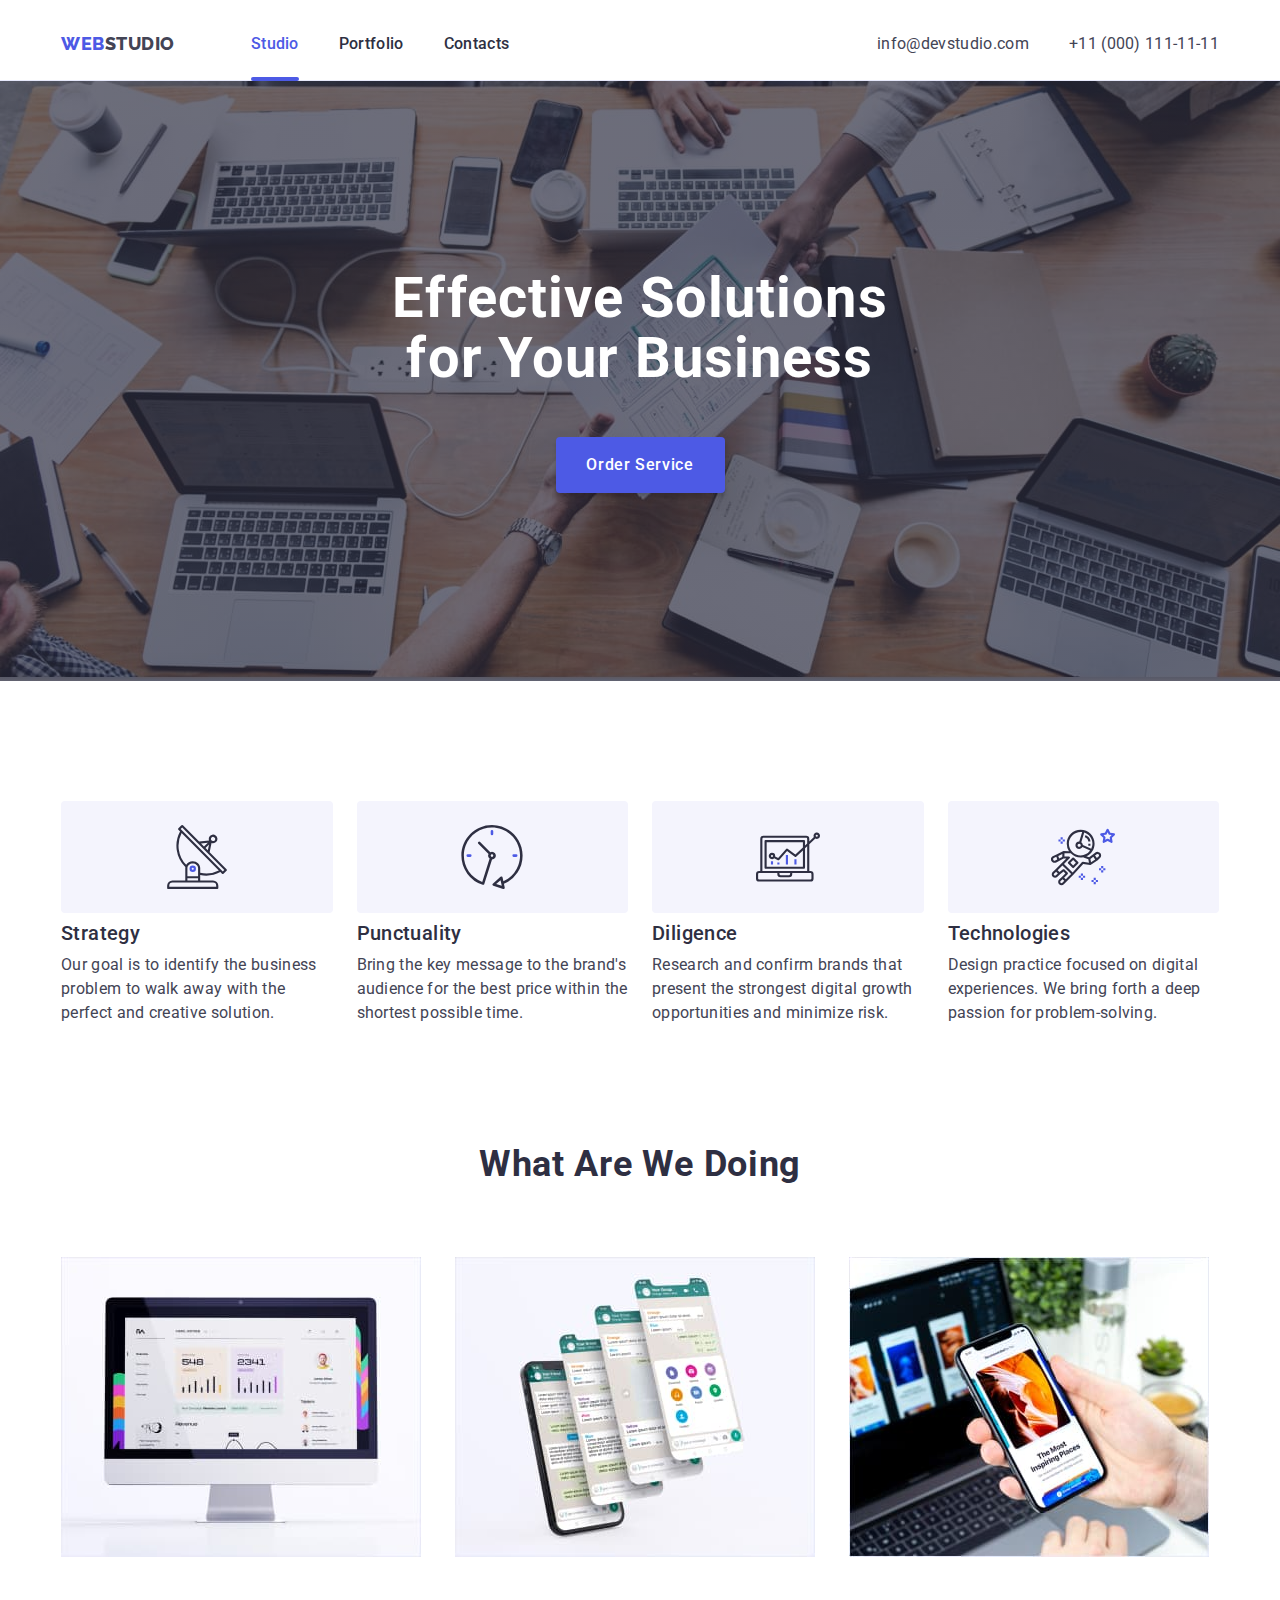
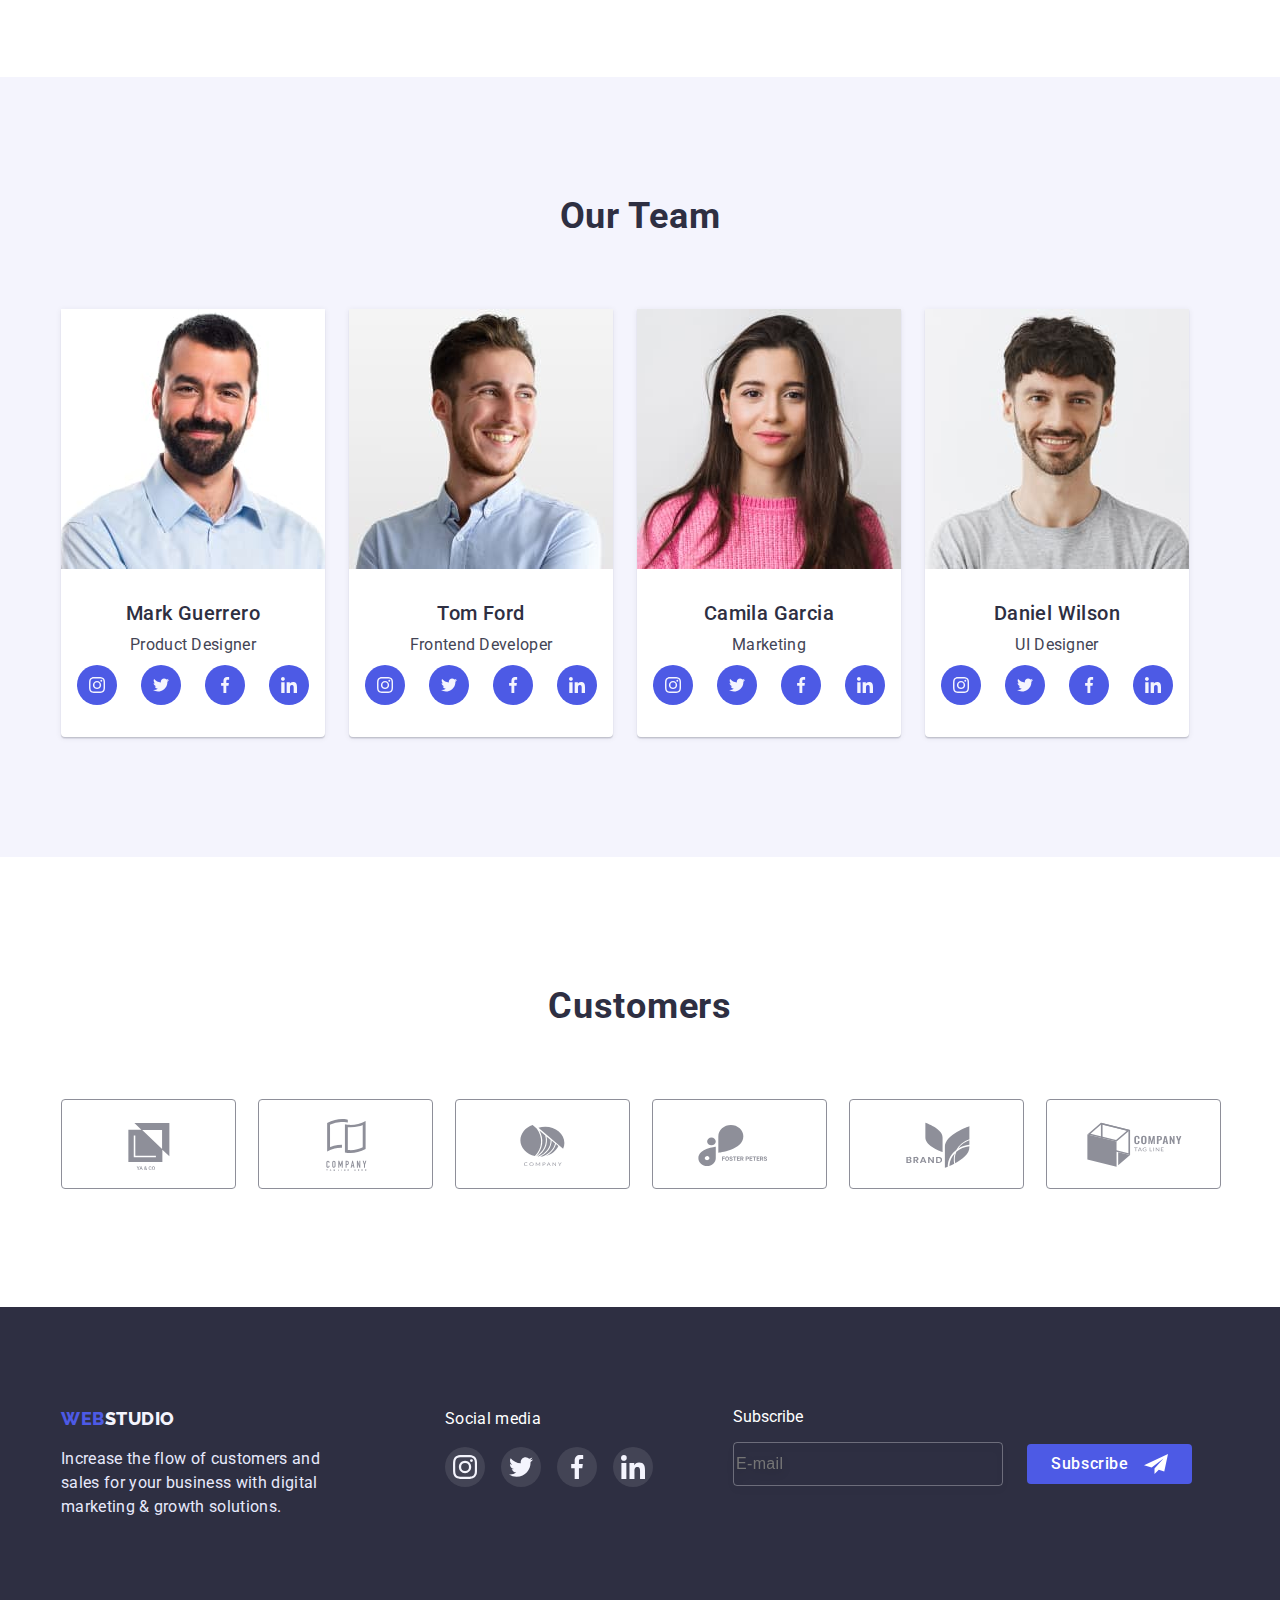
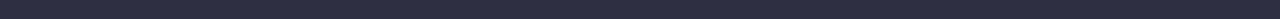
==== commit e581a6ae: "add comleted HW6" ====
--- a/index.html
+++ b/index.html
@@ -405,7 +405,7 @@
               digital marketing & growth solutions.
             </p>
           </li>
-          <li>
+          <li class="footer-social">
             <p class="footer-social-title regular-text">Social media</p>
             <ul class="footer-social-list list">
               <li class="footer-social-item">
@@ -438,11 +438,31 @@
               </li>
             </ul>
           </li>
+          <li class="footer-subscribe">
+            <p class="footer-subscribe-title">Subscribe</p>
+            <form class="subscribe-form">
+              <input
+                type="email"
+                class="footer-subscribe-email regular-text"
+                name="subscribe-email"
+                id="subscribe-email"
+                placeholder="E-mail"
+              />
+              <div class="subscribe-button-wrap">
+                <button class="subscribe-button button" type="submit">
+                  Subscribe
+                </button>
+                <svg class="subscribe-icon">
+                  <use href="./img/icons.svg#icon-subcribe"></use>
+                </svg>
+              </di >
+            </form>
+          </li>
         </ul>
       </div>
     </footer>
     <!-- MODAL -->
-    <div class="backdrop" data-modal>
+    <div class="backdrop is-hidden" data-modal>
       <div class="modal">
         <button class="modal-close-btn" data-modal-close type="button">
           <svg class="modal-close-icon" width="8" height="8">
@@ -457,6 +477,7 @@
               <input
                 type="text"
                 class="modal-input"
+                name="user-name"
                 id="user-name"
                 placeholder=""
                 required
@@ -473,6 +494,7 @@
               <input
                 type="tel"
                 class="modal-input"
+                name="user-tel"
                 id="user-tel"
                 placeholder=""
                 required
@@ -490,6 +512,7 @@
               <input
                 type="email"
                 class="modal-input"
+                name="user-email"
                 id="user-email"
                 placeholder=""
                 required
@@ -506,7 +529,7 @@
             <textarea
               name="user-comments"
               id="user-comments"
-              class="modal-coment modal-input"
+              class="modal-comment"
               placeholder="Text input"
             ></textarea>
           </div>
--- a/css/style.css
+++ b/css/style.css
@@ -461,7 +461,15 @@
 
 .footer-list {
   display: flex;
-  gap: 120px;
+  /* gap: 120px; */
+}
+
+.footer-item {
+  margin-right: 120px;
+}
+
+.footer-social {
+  margin-right: 80px;
 }
 
 .footer-social-list {
@@ -511,6 +519,58 @@
   color: var(--accent-color);
   max-width: 264px;
   margin-top: 16px;
+}
+
+.footer-subscribe-title {
+  color: var(--primary-color);
+  margin-bottom: 16px;
+  align-items: baseline;
+}
+
+.subscribe-form {
+  display: flex;
+  align-items: center;
+  justify-content: center;
+  gap: 24px;
+}
+
+.footer-subscribe-email {
+  width: 264px;
+  height: 40px;
+  color: var(--primary-color);
+  background-color: #2196f300;
+  border: 1px solid rgba(255, 255, 255, 0.3);
+  filter: drop-shadow(0px 4px 4px rgba(0, 0, 0, 0.15));
+  border-radius: 4px;
+  outline: none;
+}
+
+.subscribe-button-wrap {
+  position: relative;
+  width: 165px;
+  height: 40px;
+}
+
+.subscribe-button {
+  width: 100%;
+  height: 100%;
+  background-color: var(--primary-brand-color);
+  color: var(--primary-color);
+  text-align: left;
+  padding-left: 24px;
+  padding-right: 24px;
+  padding-top: 8px;
+  padding-bottom: 8px;
+}
+
+.subscribe-icon {
+  position: absolute;
+  top: 50%;
+  transform: translateY(-50%);
+  right: 24px;
+  width: 24px;
+  height: 24px;
+  fill: var(--primary-color);
 }
 
 /* ---------------------- PORTFOLIO --------------------- */
@@ -620,7 +680,7 @@
   left: 50%;
   transform: translate(-50%, -50%) scale(1);
   width: 408px;
-  min-height: 576px;
+  min-height: 584px;
   padding: 24px;
   background-color: var(--modal-bg-color);
   border-radius: 4px;
@@ -643,13 +703,13 @@
   transition: background-color 250ms var(--transition-cubic);
 }
 
-.modal-close-btn:active {
-  background-color: var(--pressed-state-color);
-}
-
 .modal-close-icon {
   fill: #000000;
   transition: fill 250ms var(--transition-cubic);
+}
+
+.modal-close-btn:active {
+  background-color: var(--pressed-state-color);
 }
 
 .modal-close-btn:active .modal-close-icon {
@@ -665,7 +725,7 @@
   margin-bottom: 16px;
 }
 
-.modal-field {
+.modal-field:not(:last-child) {
   margin-bottom: 8px;
 }
 
@@ -674,6 +734,7 @@
   height: 40px;
   border: 1px solid rgba(33, 33, 33, 0.2);
   border-radius: 4px;
+  outline: transparent;
   padding-left: 38px;
   padding-top: 8px;
   padding-bottom: 8px;
@@ -691,22 +752,52 @@
   transform: translateY(-50%);
 }
 
-.modal-coment {
+.modal-input:focus,
+.modal-comment:focus {
+  border-color: var(--primary-brand-color);
+}
+
+.modal-input:focus + .modal-input-icon {
+  fill: var(--primary-brand-color);
+}
+
+.modal-comment {
+  width: 100%;
   height: 120px;
+  border: 1px solid rgba(33, 33, 33, 0.2);
+  border-radius: 4px;
+  outline: transparent;
   padding-left: 16px;
+  padding-top: 8px;
+  padding-bottom: 8px;
   margin-top: 4px;
   resize: none;
 }
 
+.modal-comment::placeholder {
+  font-size: 12px;
+  line-height: 1.33;
+  letter-spacing: 0.04em;
+  color: rgba(117, 117, 117, 0.5);
+}
+
 .modal-submit-button {
-  display: flex;
-  align-items: center;
-  justify-content: center;
+  display: block;
   text-align: center;
   width: 169px;
   height: 56px;
-  margin: auto;
+  margin-left: auto;
+  margin-right: auto;
   margin-top: 24px;
+  transition: width 250ms var(--transition-cubic),
+    height 250ms var(--transition-cubic),
+    margin-bottom 250ms var(--transition-cubic);
+}
+
+.modal-submit-button:is(:hover, :focus) {
+  width: 170px;
+  height: 51px;
+  margin-bottom: 5px;
 }
 
 .check-text {
